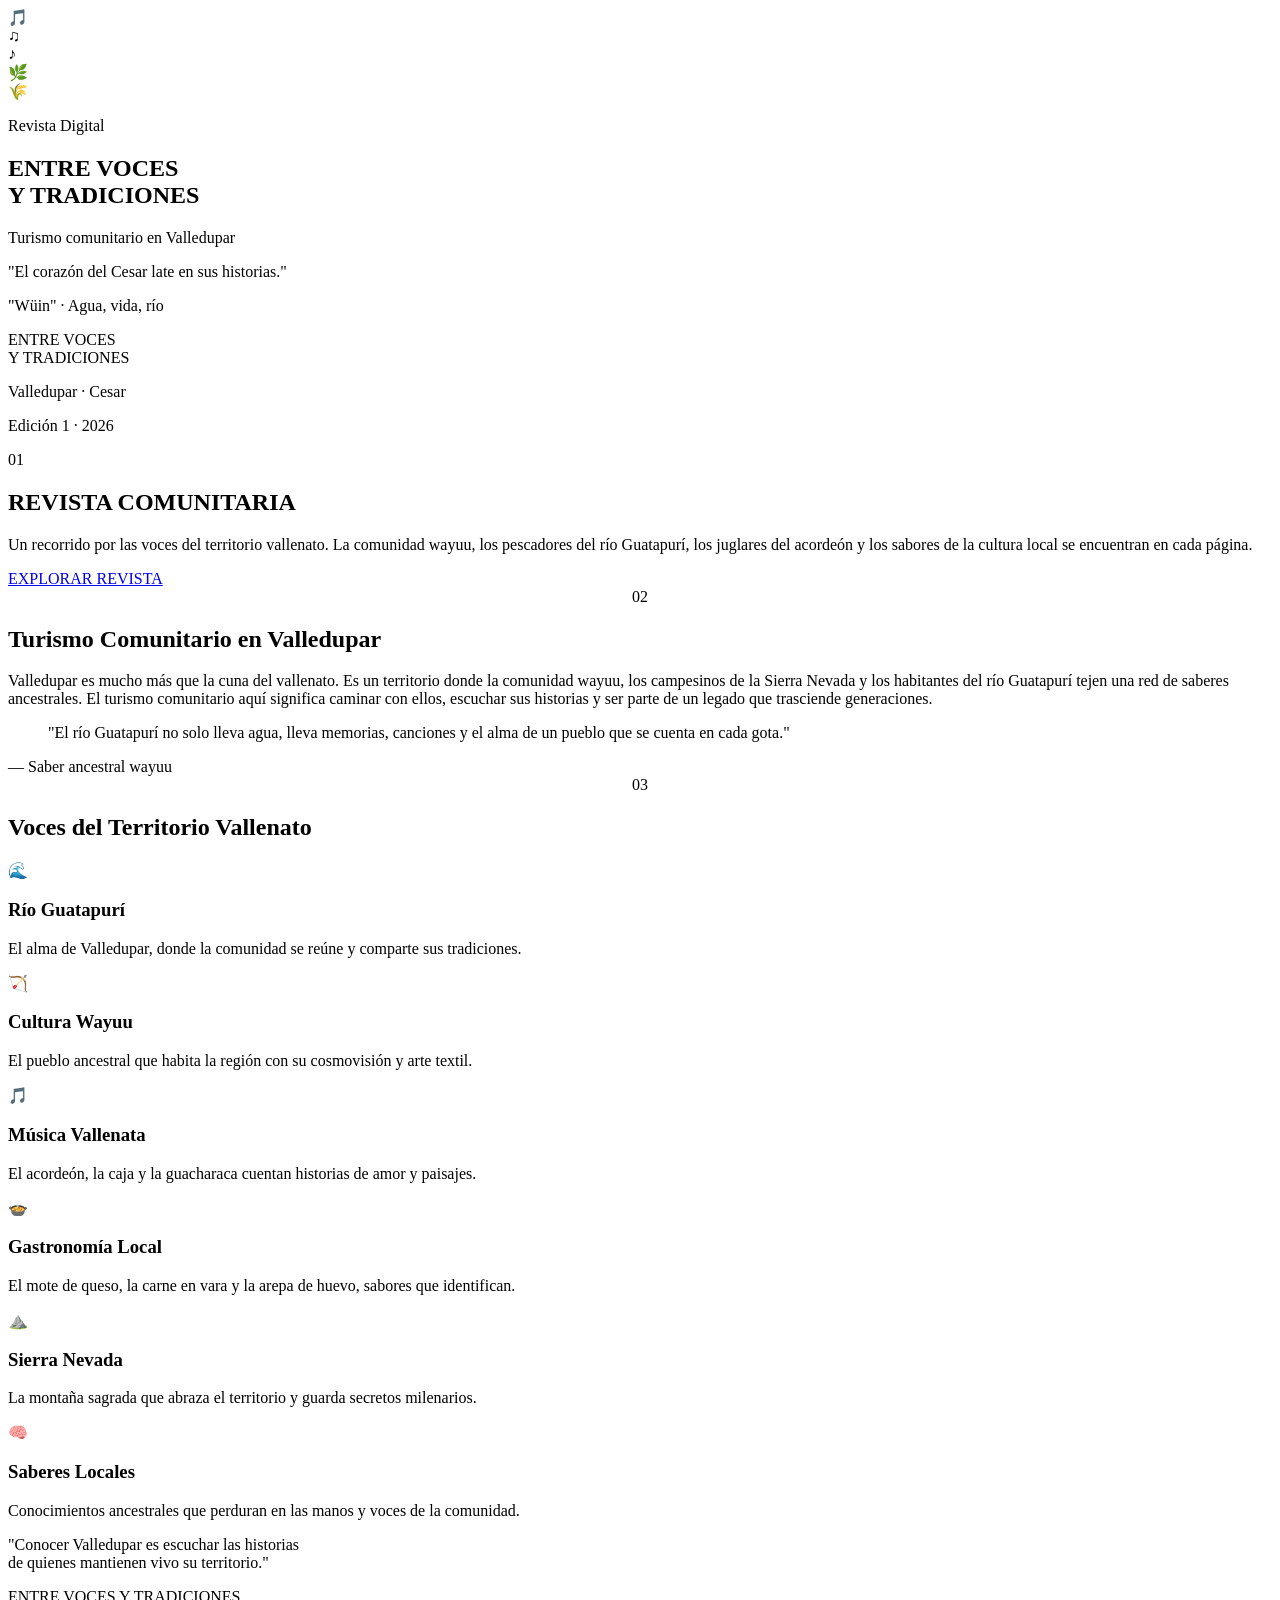
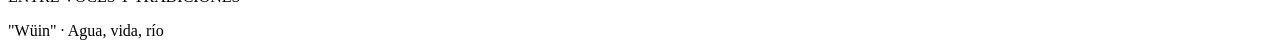
==== index.html @ 5bdff588 "Add files via upload" ====
<!DOCTYPE html>
<html lang="es">
<head>
    <meta charset="UTF-8">
    <meta name="viewport" content="width=device-width, initial-scale=1.0">
    <title>Entre Voces y Tradiciones · Valledupar</title>
    <link rel="stylesheet" href="css/style.css">
    <!-- Fuente elegante de Google -->
    <link href="https://fonts.googleapis.com/css2?family=Playfair+Display:ital,wght@0,400;0,700;1,400&family=Cormorant+Garamond:ital,wght@0,400;0,600;1,400&display=swap" rel="stylesheet">
</head>
<body>

    <!-- ==========================================
    BOTÓN DE MÚSICA (opcional)
    ========================================== -->
    <div class="boton-musica" id="botonMusica">
        <span>🎵</span>
    </div>

    <!-- ==========================================
    SECCIÓN 1: PORTADA / HERO
    ========================================== -->
    <section id="portada">
        <!-- Elementos flotantes -->
        <div class="flotante nota-1">♫</div>
        <div class="flotante nota-2">♪</div>
        <div class="flotante hoja-1">🌿</div>
        <div class="flotante hoja-2">🌾</div>
        
        <div class="contenido-portada">
            <p class="subtitulo-pequeno">Revista Digital</p>
            <h1>ENTRE VOCES<br>Y TRADICIONES</h1>
            <p class="subtitulo">Turismo comunitario en Valledupar</p>
            <p class="frase">"El corazón del Cesar late en sus historias."</p>
            
            <!-- Palabra en wayuunaiki -->
            <p class="palabra-wayuu">"Wüin" · Agua, vida, río</p>
        </div>
        
        <!-- Overlay de luz cálida -->
        <div class="luz-cálida"></div>
    </section>

    <!-- ==========================================
    SECCIÓN 2: REVISTA COMUNITARIA
    ========================================== -->
    <section id="revista-comunitaria">
        <div class="contenedor">
            <div class="revista-izquierda">
                <div class="portada-revista">
                    <div class="portada-contenido">
                        <p class="revista-titulo">ENTRE VOCES<br>Y TRADICIONES</p>
                        <p class="revista-subtitulo">Valledupar · Cesar</p>
                        <p class="revista-edicion">Edición 1 · 2026</p>
                    </div>
                </div>
            </div>
            <div class="revista-derecha">
                <span class="seccion-numero">01</span>
                <div class="linea-dorada-izquierda"></div>
                <h2>REVISTA COMUNITARIA</h2>
                <p class="descripcion">
                    Un recorrido por las voces del territorio vallenato. 
                    La comunidad wayuu, los pescadores del río Guatapurí, 
                    los juglares del acordeón y los sabores de la cultura 
                    local se encuentran en cada página.
                </p>
                <a href="revista/revista.pdf" class="boton-explorar">EXPLORAR REVISTA</a>
            </div>
        </div>
    </section>

    <!-- ==========================================
    SECCIÓN 3: TURISMO COMUNITARIO EN VALLEDUPAR
    ========================================== -->
    <section id="turismo-comunitario" class="textura-papel">
        <div class="contenedor">
            <span class="seccion-numero" style="text-align: center; display: block;">02</span>
            <div class="linea-dorada"></div>
            <h2>Turismo Comunitario en Valledupar</h2>
            <div class="contenido-turismo">
                <p>
                    Valledupar es mucho más que la cuna del vallenato. 
                    Es un territorio donde la comunidad wayuu, los campesinos 
                    de la Sierra Nevada y los habitantes del río Guatapurí 
                    tejen una red de saberes ancestrales. El turismo comunitario 
                    aquí significa caminar con ellos, escuchar sus historias 
                    y ser parte de un legado que trasciende generaciones.
                </p>
            </div>
            
            <!-- Cita destacada -->
            <div class="cita-destacada">
                <blockquote>
                    "El río Guatapurí no solo lleva agua, lleva memorias, canciones y el alma de un pueblo que se cuenta en cada gota."
                </blockquote>
                <span class="autor-cita">— Saber ancestral wayuu</span>
            </div>
        </div>
    </section>

    <!-- ==========================================
    SECCIÓN 4: VOCES DEL TERRITORIO VALLENATO
    ========================================== -->
    <section id="voces">
        <div class="contenedor">
            <span class="seccion-numero" style="text-align: center; display: block;">03</span>
            <div class="linea-dorada"></div>
            <h2>Voces del Territorio Vallenato</h2>
            <div class="grid-voces">
                <div class="tarjeta">
                    <div class="icono-tarjeta">🌊</div>
                    <h3>Río Guatapurí</h3>
                    <p>El alma de Valledupar, donde la comunidad se reúne y comparte sus tradiciones.</p>
                </div>
                <div class="tarjeta">
                    <div class="icono-tarjeta">🏹</div>
                    <h3>Cultura Wayuu</h3>
                    <p>El pueblo ancestral que habita la región con su cosmovisión y arte textil.</p>
                </div>
                <div class="tarjeta">
                    <div class="icono-tarjeta">🎵</div>
                    <h3>Música Vallenata</h3>
                    <p>El acordeón, la caja y la guacharaca cuentan historias de amor y paisajes.</p>
                </div>
                <div class="tarjeta">
                    <div class="icono-tarjeta">🍲</div>
                    <h3>Gastronomía Local</h3>
                    <p>El mote de queso, la carne en vara y la arepa de huevo, sabores que identifican.</p>
                </div>
                <div class="tarjeta">
                    <div class="icono-tarjeta">⛰️</div>
                    <h3>Sierra Nevada</h3>
                    <p>La montaña sagrada que abraza el territorio y guarda secretos milenarios.</p>
                </div>
                <div class="tarjeta">
                    <div class="icono-tarjeta">🧠</div>
                    <h3>Saberes Locales</h3>
                    <p>Conocimientos ancestrales que perduran en las manos y voces de la comunidad.</p>
                </div>
            </div>
        </div>
    </section>

    <!-- ==========================================
    SECCIÓN 5: CIERRE
    ========================================== -->
    <footer>
        <div class="contenedor">
            <p class="frase-final">
                "Conocer Valledupar es escuchar las historias<br>
                de quienes mantienen vivo su territorio."
            </p>
            <p class="nombre-final">ENTRE VOCES Y TRADICIONES</p>
            <p class="wayuu-footer">"Wüin" · Agua, vida, río</p>
        </div>
    </footer>

    <script src="js/script.js"></script>
</body>
</html>
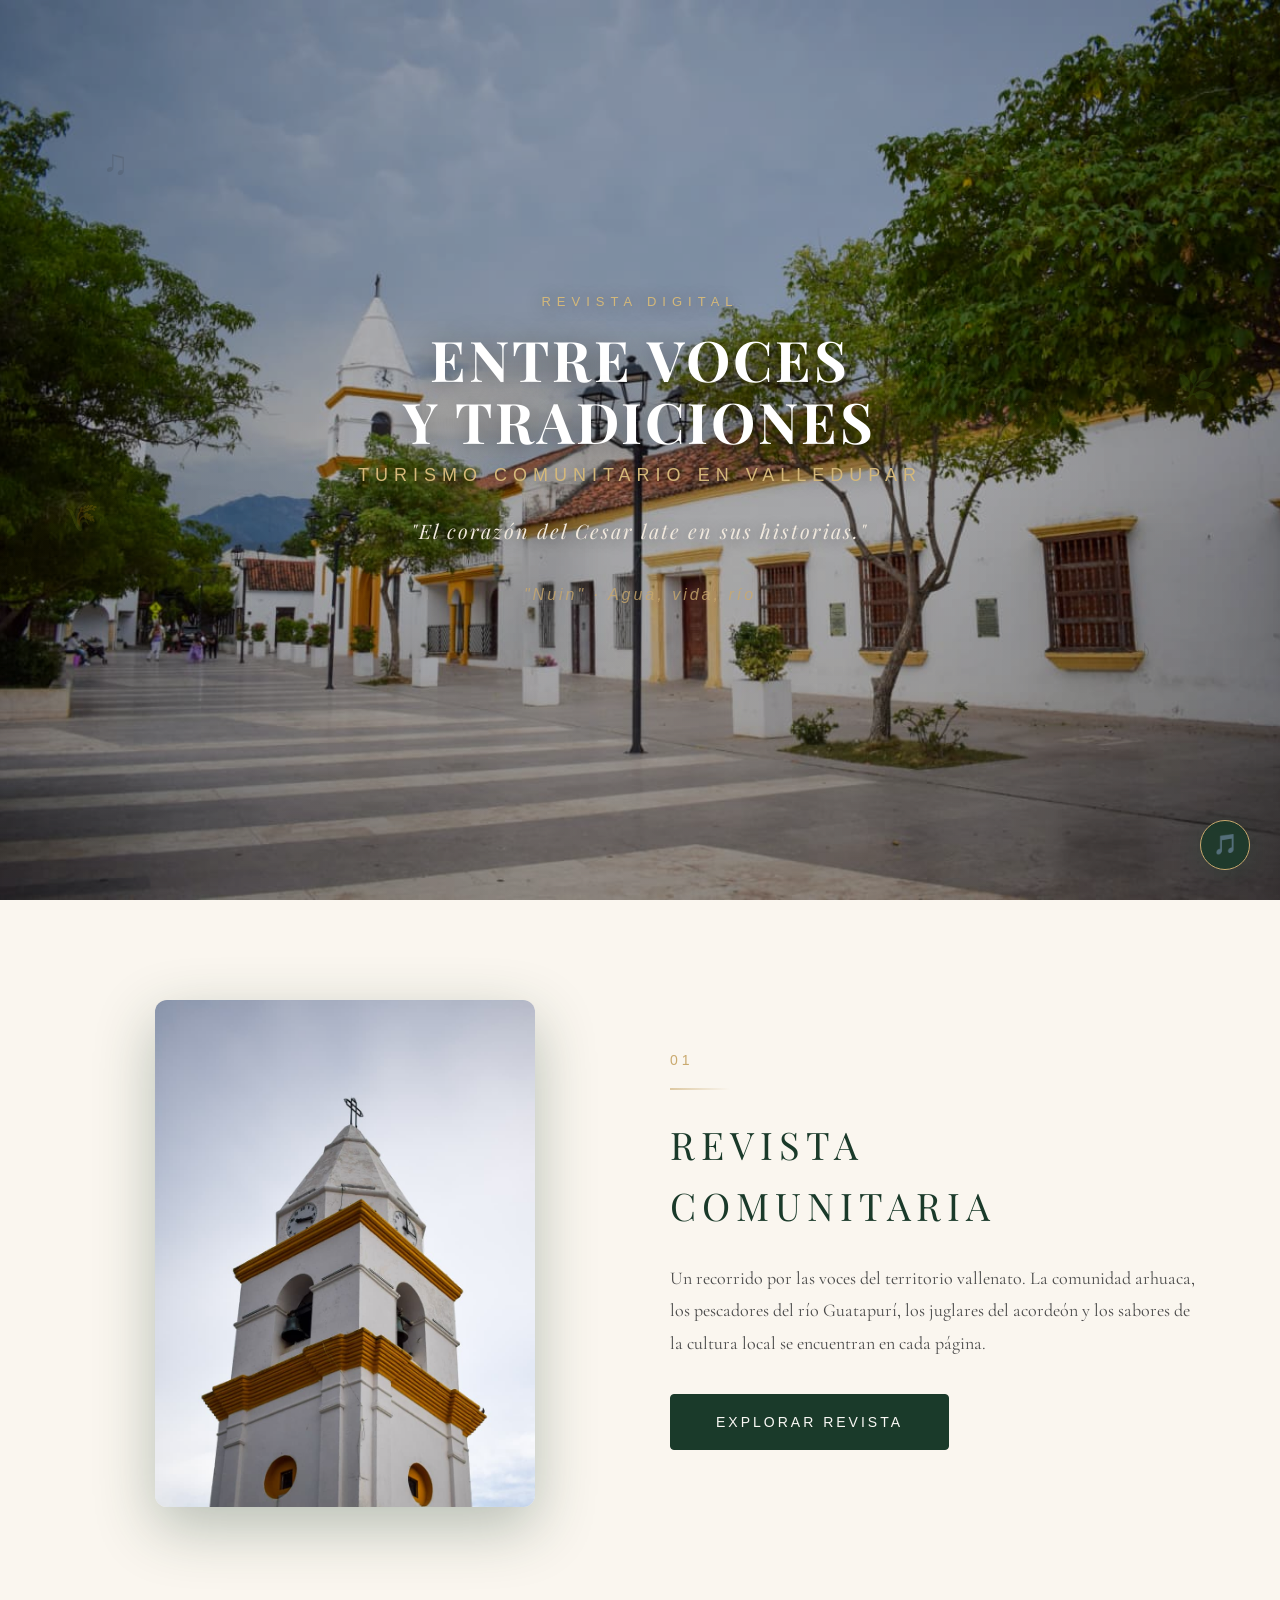
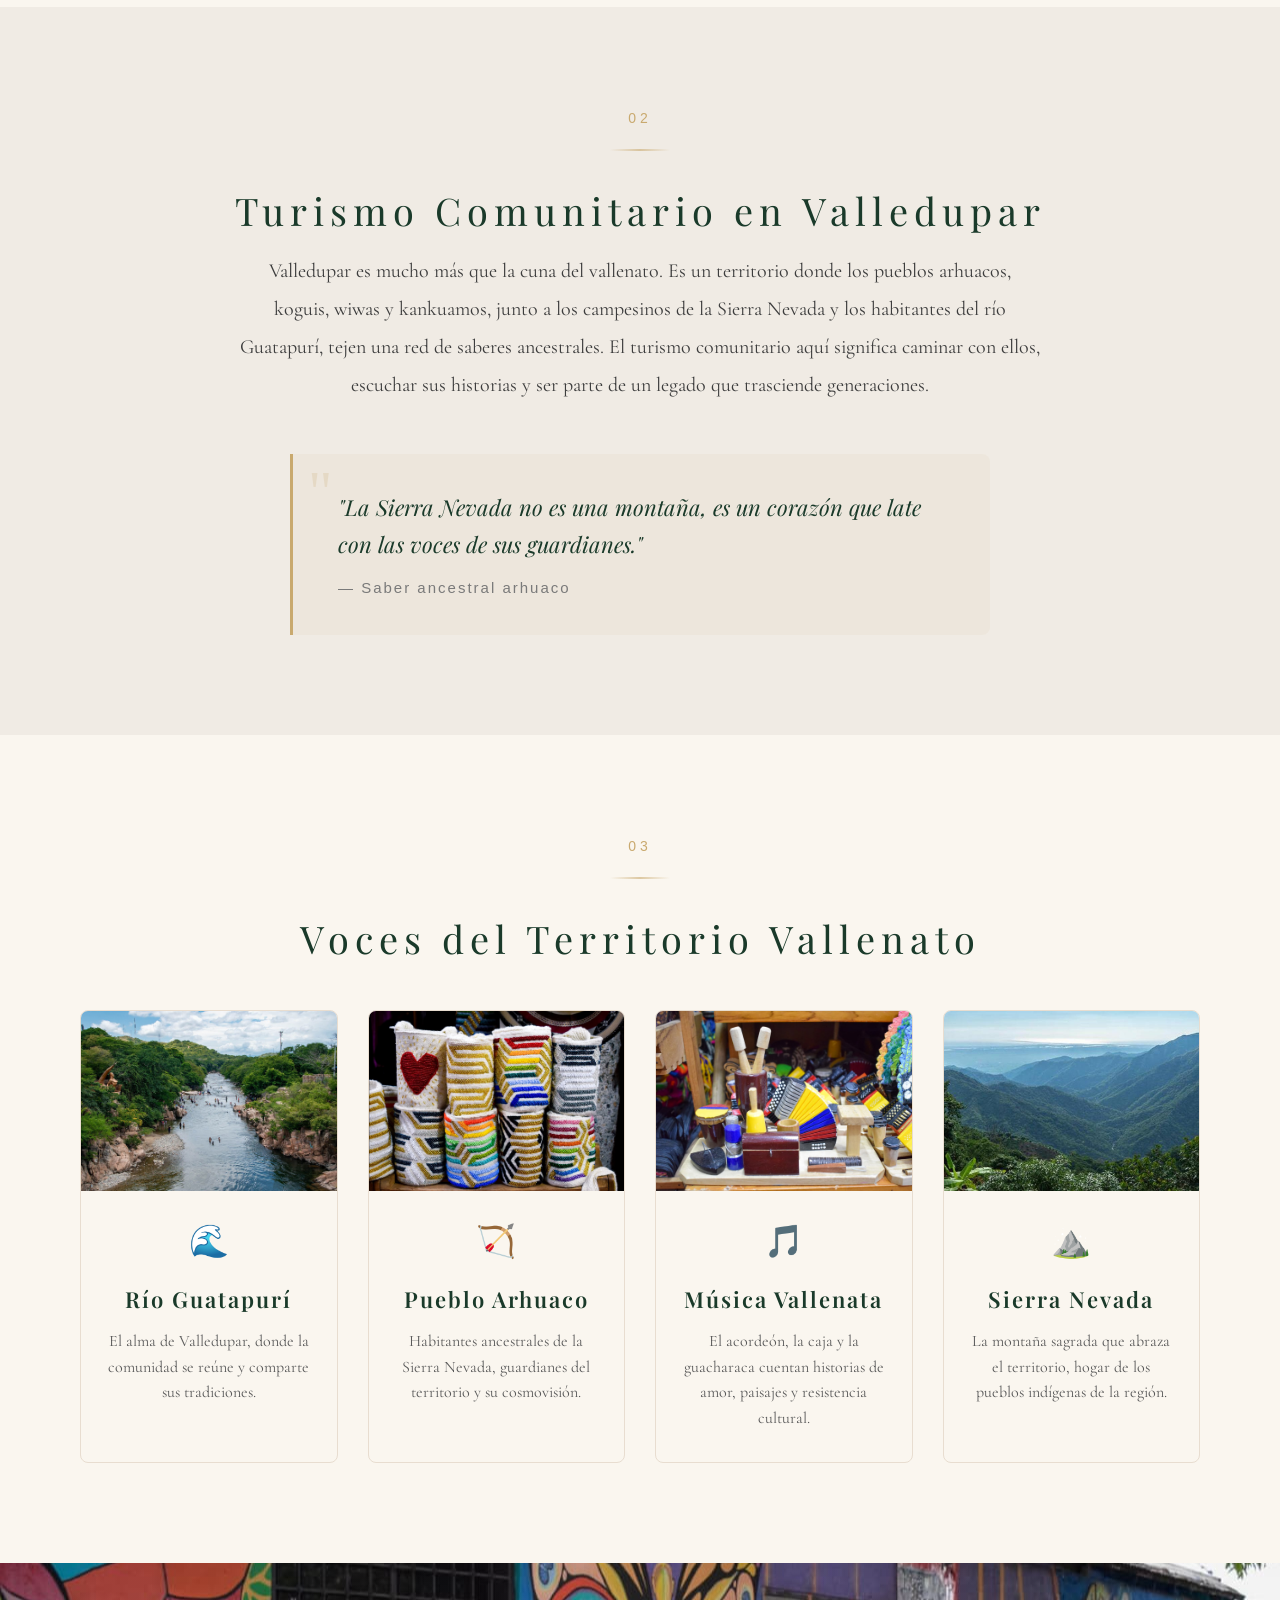
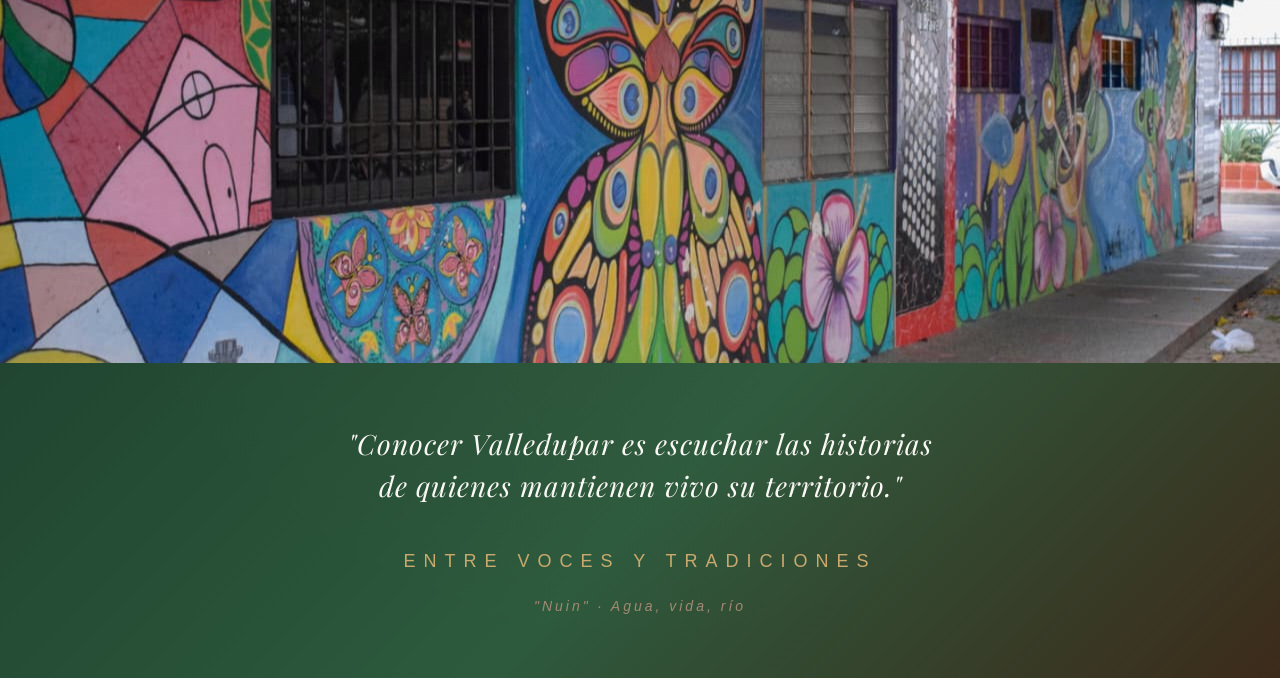
==== commit ccdb0dc5: "Add files via upload" ====
--- a/index.html
+++ b/index.html
@@ -5,54 +5,37 @@
     <meta name="viewport" content="width=device-width, initial-scale=1.0">
     <title>Entre Voces y Tradiciones · Valledupar</title>
     <link rel="stylesheet" href="css/style.css">
-    <!-- Fuente elegante de Google -->
     <link href="https://fonts.googleapis.com/css2?family=Playfair+Display:ital,wght@0,400;0,700;1,400&family=Cormorant+Garamond:ital,wght@0,400;0,600;1,400&display=swap" rel="stylesheet">
 </head>
 <body>
 
-    <!-- ==========================================
-    BOTÓN DE MÚSICA (opcional)
-    ========================================== -->
+    <!-- BOTÓN DE MÚSICA -->
     <div class="boton-musica" id="botonMusica">
         <span>🎵</span>
     </div>
 
-    <!-- ==========================================
-    SECCIÓN 1: PORTADA / HERO
-    ========================================== -->
+    <!-- PORTADA -->
     <section id="portada">
-        <!-- Elementos flotantes -->
         <div class="flotante nota-1">♫</div>
         <div class="flotante nota-2">♪</div>
         <div class="flotante hoja-1">🌿</div>
         <div class="flotante hoja-2">🌾</div>
-        
         <div class="contenido-portada">
             <p class="subtitulo-pequeno">Revista Digital</p>
             <h1>ENTRE VOCES<br>Y TRADICIONES</h1>
             <p class="subtitulo">Turismo comunitario en Valledupar</p>
             <p class="frase">"El corazón del Cesar late en sus historias."</p>
-            
-            <!-- Palabra en wayuunaiki -->
-            <p class="palabra-wayuu">"Wüin" · Agua, vida, río</p>
+            <p class="palabra-wayuu">"Nuin" · Agua, vida, río</p>
         </div>
-        
-        <!-- Overlay de luz cálida -->
         <div class="luz-cálida"></div>
     </section>
 
-    <!-- ==========================================
-    SECCIÓN 2: REVISTA COMUNITARIA
-    ========================================== -->
+    <!-- REVISTA COMUNITARIA -->
     <section id="revista-comunitaria">
         <div class="contenedor">
             <div class="revista-izquierda">
                 <div class="portada-revista">
-                    <div class="portada-contenido">
-                        <p class="revista-titulo">ENTRE VOCES<br>Y TRADICIONES</p>
-                        <p class="revista-subtitulo">Valledupar · Cesar</p>
-                        <p class="revista-edicion">Edición 1 · 2026</p>
-                    </div>
+                    <img src="img/revista-imagen.jpeg" alt="Portada Revista" class="imagen-portada-revista">
                 </div>
             </div>
             <div class="revista-derecha">
@@ -61,18 +44,17 @@
                 <h2>REVISTA COMUNITARIA</h2>
                 <p class="descripcion">
                     Un recorrido por las voces del territorio vallenato. 
-                    La comunidad wayuu, los pescadores del río Guatapurí, 
+                    La comunidad arhuaca, los pescadores del río Guatapurí, 
                     los juglares del acordeón y los sabores de la cultura 
                     local se encuentran en cada página.
                 </p>
-                <a href="revista/revista.pdf" class="boton-explorar">EXPLORAR REVISTA</a>
+                <!-- 🔥 ENLACE CORREGIDO con index.html -->
+                <a href="revista/index.html" class="boton-explorar">EXPLORAR REVISTA</a>
             </div>
         </div>
     </section>
 
-    <!-- ==========================================
-    SECCIÓN 3: TURISMO COMUNITARIO EN VALLEDUPAR
-    ========================================== -->
+    <!-- TURISMO COMUNITARIO -->
     <section id="turismo-comunitario" class="textura-papel">
         <div class="contenedor">
             <span class="seccion-numero" style="text-align: center; display: block;">02</span>
@@ -81,27 +63,23 @@
             <div class="contenido-turismo">
                 <p>
                     Valledupar es mucho más que la cuna del vallenato. 
-                    Es un territorio donde la comunidad wayuu, los campesinos 
-                    de la Sierra Nevada y los habitantes del río Guatapurí 
+                    Es un territorio donde los pueblos arhuacos, koguis, wiwas y kankuamos, 
+                    junto a los campesinos de la Sierra Nevada y los habitantes del río Guatapurí, 
                     tejen una red de saberes ancestrales. El turismo comunitario 
                     aquí significa caminar con ellos, escuchar sus historias 
                     y ser parte de un legado que trasciende generaciones.
                 </p>
             </div>
-            
-            <!-- Cita destacada -->
             <div class="cita-destacada">
                 <blockquote>
-                    "El río Guatapurí no solo lleva agua, lleva memorias, canciones y el alma de un pueblo que se cuenta en cada gota."
+                    "La Sierra Nevada no es una montaña, es un corazón que late con las voces de sus guardianes."
                 </blockquote>
-                <span class="autor-cita">— Saber ancestral wayuu</span>
+                <span class="autor-cita">— Saber ancestral arhuaco</span>
             </div>
         </div>
     </section>
 
-    <!-- ==========================================
-    SECCIÓN 4: VOCES DEL TERRITORIO VALLENATO
-    ========================================== -->
+    <!-- VOCES DEL TERRITORIO -->
     <section id="voces">
         <div class="contenedor">
             <span class="seccion-numero" style="text-align: center; display: block;">03</span>
@@ -109,50 +87,51 @@
             <h2>Voces del Territorio Vallenato</h2>
             <div class="grid-voces">
                 <div class="tarjeta">
-                    <div class="icono-tarjeta">🌊</div>
-                    <h3>Río Guatapurí</h3>
-                    <p>El alma de Valledupar, donde la comunidad se reúne y comparte sus tradiciones.</p>
+                    <div class="imagen-tarjeta" style="background-image: url('img/rio.jpeg');"></div>
+                    <div class="contenido-tarjeta">
+                        <div class="icono-tarjeta">🌊</div>
+                        <h3>Río Guatapurí</h3>
+                        <p>El alma de Valledupar, donde la comunidad se reúne y comparte sus tradiciones.</p>
+                    </div>
                 </div>
                 <div class="tarjeta">
-                    <div class="icono-tarjeta">🏹</div>
-                    <h3>Cultura Wayuu</h3>
-                    <p>El pueblo ancestral que habita la región con su cosmovisión y arte textil.</p>
+                    <div class="imagen-tarjeta" style="background-image: url('img/arhuaco.jpeg');"></div>
+                    <div class="contenido-tarjeta">
+                        <div class="icono-tarjeta">🏹</div>
+                        <h3>Pueblo Arhuaco</h3>
+                        <p>Habitantes ancestrales de la Sierra Nevada, guardianes del territorio y su cosmovisión.</p>
+                    </div>
                 </div>
                 <div class="tarjeta">
-                    <div class="icono-tarjeta">🎵</div>
-                    <h3>Música Vallenata</h3>
-                    <p>El acordeón, la caja y la guacharaca cuentan historias de amor y paisajes.</p>
+                    <div class="imagen-tarjeta" style="background-image: url('img/musica.jpeg');"></div>
+                    <div class="contenido-tarjeta">
+                        <div class="icono-tarjeta">🎵</div>
+                        <h3>Música Vallenata</h3>
+                        <p>El acordeón, la caja y la guacharaca cuentan historias de amor, paisajes y resistencia cultural.</p>
+                    </div>
                 </div>
                 <div class="tarjeta">
-                    <div class="icono-tarjeta">🍲</div>
-                    <h3>Gastronomía Local</h3>
-                    <p>El mote de queso, la carne en vara y la arepa de huevo, sabores que identifican.</p>
-                </div>
-                <div class="tarjeta">
-                    <div class="icono-tarjeta">⛰️</div>
-                    <h3>Sierra Nevada</h3>
-                    <p>La montaña sagrada que abraza el territorio y guarda secretos milenarios.</p>
-                </div>
-                <div class="tarjeta">
-                    <div class="icono-tarjeta">🧠</div>
-                    <h3>Saberes Locales</h3>
-                    <p>Conocimientos ancestrales que perduran en las manos y voces de la comunidad.</p>
+                    <div class="imagen-tarjeta" style="background-image: url('img/sierra.jpeg');"></div>
+                    <div class="contenido-tarjeta">
+                        <div class="icono-tarjeta">⛰️</div>
+                        <h3>Sierra Nevada</h3>
+                        <p>La montaña sagrada que abraza el territorio, hogar de los pueblos indígenas de la región.</p>
+                    </div>
                 </div>
             </div>
         </div>
     </section>
 
-    <!-- ==========================================
-    SECCIÓN 5: CIERRE
-    ========================================== -->
+    <!-- FOOTER -->
     <footer>
+        <div class="imagen-footer-full"></div>
         <div class="contenedor">
             <p class="frase-final">
                 "Conocer Valledupar es escuchar las historias<br>
                 de quienes mantienen vivo su territorio."
             </p>
             <p class="nombre-final">ENTRE VOCES Y TRADICIONES</p>
-            <p class="wayuu-footer">"Wüin" · Agua, vida, río</p>
+            <p class="wayuu-footer">"Nuin" · Agua, vida, río</p>
         </div>
     </footer>
 
--- a/css/style.css
+++ b/css/style.css
@@ -0,0 +1,697 @@
+/* ============================================
+   ESTILOS PRINCIPALES - ENTRE VOCES Y TRADICIONES
+   VALLEDUPAR - EXPERIENCIA SENSORIAL
+   ============================================ */
+
+/* ---------- RESET Y CONFIGURACIÓN ---------- */
+* {
+    margin: 0;
+    padding: 0;
+    box-sizing: border-box;
+}
+
+html {
+    scroll-behavior: smooth;
+}
+
+body {
+    font-family: 'Cormorant Garamond', 'Georgia', 'Times New Roman', serif;
+    background-color: #faf6ef;
+    color: #2c2c2c;
+    line-height: 1.6;
+    opacity: 0;
+    transition: opacity 0.8s ease;
+}
+
+body.cargado {
+    opacity: 1;
+}
+
+.contenedor {
+    max-width: 1200px;
+    margin: 0 auto;
+    padding: 0 40px;
+}
+
+/* ==========================================
+   BOTÓN DE MÚSICA
+   ========================================== */
+.boton-musica {
+    position: fixed;
+    bottom: 30px;
+    right: 30px;
+    width: 50px;
+    height: 50px;
+    border-radius: 50%;
+    background: rgba(26, 58, 42, 0.85);
+    color: #faf8f5;
+    border: 1px solid #c9a96e;
+    display: flex;
+    align-items: center;
+    justify-content: center;
+    cursor: pointer;
+    z-index: 1000;
+    font-size: 20px;
+    transition: all 0.4s ease;
+    box-shadow: 0 4px 20px rgba(26, 58, 42, 0.3);
+    backdrop-filter: blur(4px);
+}
+
+.boton-musica:hover {
+    transform: scale(1.1);
+    background: rgba(26, 58, 42, 1);
+    border-color: #d4b87a;
+    box-shadow: 0 8px 30px rgba(26, 58, 42, 0.5);
+}
+
+.boton-musica.activo {
+    background: rgba(201, 169, 110, 0.85);
+    border-color: #d4b87a;
+}
+
+/* ==========================================
+   ELEMENTOS FLOTANTES
+   ========================================== */
+.flotante {
+    position: absolute;
+    z-index: 1;
+    font-size: 28px;
+    opacity: 0.15;
+    animation: flotar 12s ease-in-out infinite;
+    pointer-events: none;
+}
+
+.nota-1 {
+    top: 15%;
+    left: 8%;
+    animation-delay: 0s;
+    font-size: 35px;
+}
+
+.nota-2 {
+    bottom: 25%;
+    right: 10%;
+    animation-delay: 4s;
+    font-size: 30px;
+}
+
+.hoja-1 {
+    top: 40%;
+    right: 5%;
+    animation-delay: 2s;
+    font-size: 32px;
+}
+
+.hoja-2 {
+    bottom: 40%;
+    left: 5%;
+    animation-delay: 6s;
+    font-size: 28px;
+}
+
+@keyframes flotar {
+    0%, 100% {
+        transform: translateY(0) rotate(0deg) scale(1);
+        opacity: 0.15;
+    }
+    25% {
+        transform: translateY(-20px) rotate(5deg) scale(1.1);
+        opacity: 0.2;
+    }
+    75% {
+        transform: translateY(20px) rotate(-5deg) scale(0.9);
+        opacity: 0.1;
+    }
+}
+
+/* ==========================================
+   LUZ CÁLIDA - EFECTO ATARDECER
+   ========================================== */
+.luz-cálida {
+    position: absolute;
+    bottom: -10%;
+    left: -20%;
+    width: 140%;
+    height: 80%;
+    background: radial-gradient(ellipse at center bottom, 
+        rgba(201, 169, 110, 0.15) 0%, 
+        rgba(201, 169, 110, 0.03) 40%, 
+        transparent 70%);
+    z-index: 1;
+    pointer-events: none;
+    animation: brillo 6s ease-in-out infinite alternate;
+}
+
+@keyframes brillo {
+    0% {
+        opacity: 0.5;
+        transform: scale(1);
+    }
+    100% {
+        opacity: 0.8;
+        transform: scale(1.05);
+    }
+}
+
+/* ==========================================
+   NÚMEROS DE SECCIÓN (ESTILO REVISTA)
+   ========================================== */
+.seccion-numero {
+    font-size: 14px;
+    letter-spacing: 4px;
+    color: #c9a96e;
+    font-family: 'Arial', sans-serif;
+    text-transform: uppercase;
+    margin-bottom: 8px;
+}
+
+/* ==========================================
+   LÍNEAS DECORATIVAS DORADAS
+   ========================================== */
+.linea-dorada {
+    width: 60px;
+    height: 2px;
+    background: linear-gradient(90deg, transparent, #c9a96e, transparent);
+    margin: 20px auto 30px;
+    opacity: 0.6;
+}
+
+.linea-dorada-izquierda {
+    width: 60px;
+    height: 2px;
+    background: linear-gradient(90deg, #c9a96e, transparent);
+    margin: 15px 0 25px;
+    opacity: 0.6;
+}
+
+/* ==========================================
+   TEXTURA DE FONDO SUTIL
+   ========================================== */
+.textura-papel {
+    background-image: 
+        radial-gradient(ellipse at 20% 50%, rgba(201, 169, 110, 0.04) 0%, transparent 70%),
+        radial-gradient(ellipse at 80% 50%, rgba(201, 169, 110, 0.04) 0%, transparent 70%),
+        repeating-linear-gradient(45deg, rgba(201, 169, 110, 0.01) 0px, rgba(201, 169, 110, 0.01) 2px, transparent 2px, transparent 8px);
+}
+
+/* ==========================================
+   PALABRA ARHUACA
+   ========================================== */
+.palabra-wayuu {
+    font-size: 16px;
+    color: #c9a96e;
+    margin-top: 35px;
+    font-style: italic;
+    letter-spacing: 3px;
+    font-family: 'Arial', sans-serif;
+    opacity: 0.8;
+}
+
+.wayuu-footer {
+    font-size: 14px;
+    color: #a08a72;
+    margin-top: 20px;
+    letter-spacing: 3px;
+    font-style: italic;
+    font-family: 'Arial', sans-serif;
+}
+
+/* ==========================================
+   CITA DESTACADA
+   ========================================== */
+.cita-destacada {
+    max-width: 700px;
+    margin: 50px auto 0;
+    padding: 35px 45px;
+    border-left: 3px solid #c9a96e;
+    background: rgba(201, 169, 110, 0.07);
+    border-radius: 0 8px 8px 0;
+    position: relative;
+}
+
+.cita-destacada::before {
+    content: '"';
+    position: absolute;
+    top: -10px;
+    left: 15px;
+    font-size: 60px;
+    color: #c9a96e;
+    opacity: 0.2;
+    font-family: 'Georgia', serif;
+}
+
+.cita-destacada blockquote {
+    font-size: 22px;
+    font-style: italic;
+    color: #1a3a2a;
+    line-height: 1.7;
+    font-family: 'Playfair Display', 'Georgia', serif;
+}
+
+.cita-destacada .autor-cita {
+    display: block;
+    margin-top: 12px;
+    font-size: 15px;
+    font-style: normal;
+    color: #7a7a7a;
+    font-family: 'Arial', sans-serif;
+    letter-spacing: 2px;
+}
+
+/* ---------- SECCIÓN 1: PORTADA ---------- */
+#portada {
+    height: 100vh;
+    display: flex;
+    align-items: center;
+    justify-content: center;
+    text-align: center;
+    position: relative;
+    overflow: hidden;
+    perspective: 1px;
+    background: linear-gradient(135deg, rgba(26, 58, 42, 0.4) 0%, rgba(45, 90, 61, 0.25) 50%, rgba(61, 107, 79, 0.15) 100%);
+}
+
+#portada::before {
+    content: '';
+    position: absolute;
+    top: 0;
+    left: 0;
+    width: 100%;
+    height: 100%;
+    background: url('../img/portada.jpeg') center center / cover no-repeat;
+    opacity: 1;
+    filter: brightness(0.7) saturate(1.1);
+    animation: zoomIn 20s ease-in-out infinite alternate;
+    z-index: 0;
+}
+
+@keyframes zoomIn {
+    0% {
+        transform: scale(1);
+    }
+    100% {
+        transform: scale(1.05);
+    }
+}
+
+.contenido-portada {
+    position: relative;
+    z-index: 3;
+    padding: 20px;
+    max-width: 90%;
+}
+
+.subtitulo-pequeno {
+    font-size: 13px;
+    letter-spacing: 6px;
+    text-transform: uppercase;
+    color: #d4b87a;
+    margin-bottom: 15px;
+    font-family: 'Arial', sans-serif;
+    text-shadow: 0 2px 15px rgba(0,0,0,0.5);
+}
+
+#portada h1 {
+    font-size: 56px;
+    font-weight: 700;
+    color: #ffffff;
+    line-height: 1.1;
+    letter-spacing: 3px;
+    text-shadow: 0 4px 30px rgba(0,0,0,0.6);
+    font-family: 'Playfair Display', 'Georgia', serif;
+    margin-bottom: 10px;
+}
+
+.subtitulo {
+    font-size: 18px;
+    color: #d4b87a;
+    margin-top: 10px;
+    letter-spacing: 6px;
+    font-family: 'Arial', sans-serif;
+    text-transform: uppercase;
+    text-shadow: 0 2px 15px rgba(0,0,0,0.4);
+}
+
+.frase {
+    font-size: 20px;
+    color: #f0e8dd;
+    margin-top: 25px;
+    font-style: italic;
+    letter-spacing: 2px;
+    font-family: 'Playfair Display', 'Georgia', serif;
+    text-shadow: 0 2px 15px rgba(0,0,0,0.4);
+}
+
+/* ---------- SECCIÓN 2: REVISTA COMUNITARIA ---------- */
+#revista-comunitaria {
+    padding: 100px 0;
+    background: #faf6ef;
+}
+
+#revista-comunitaria .contenedor {
+    display: flex;
+    align-items: center;
+    gap: 60px;
+}
+
+.revista-izquierda {
+    flex: 1;
+}
+
+.portada-revista {
+    width: 100%;
+    max-width: 380px;
+    aspect-ratio: 3/4;
+    border-radius: 12px;
+    overflow: hidden;
+    box-shadow: 0 20px 60px rgba(26, 58, 42, 0.3);
+    margin: 0 auto;
+    transition: transform 0.5s ease, box-shadow 0.5s ease;
+    position: relative;
+}
+
+.portada-revista:hover {
+    transform: translateY(-8px);
+    box-shadow: 0 30px 80px rgba(26, 58, 42, 0.4);
+}
+
+.imagen-portada-revista {
+    width: 100%;
+    height: 100%;
+    object-fit: cover;
+    display: block;
+}
+
+.revista-derecha {
+    flex: 1;
+}
+
+.revista-derecha h2 {
+    font-size: 38px;
+    font-weight: 300;
+    letter-spacing: 6px;
+    color: #1a3a2a;
+    margin-bottom: 25px;
+    font-family: 'Playfair Display', 'Georgia', serif;
+}
+
+.descripcion {
+    font-size: 18px;
+    color: #4a4a4a;
+    line-height: 1.8;
+    margin-bottom: 35px;
+    font-family: 'Cormorant Garamond', 'Georgia', serif;
+}
+
+.boton-explorar {
+    display: inline-block;
+    padding: 16px 45px;
+    background: #1a3a2a;
+    color: #faf8f5;
+    text-decoration: none;
+    letter-spacing: 3px;
+    font-size: 14px;
+    font-family: 'Arial', sans-serif;
+    text-transform: uppercase;
+    border-radius: 4px;
+    transition: all 0.4s ease;
+    border: 1px solid #1a3a2a;
+    position: relative;
+    overflow: hidden;
+}
+
+.boton-explorar::before {
+    content: '';
+    position: absolute;
+    top: 0;
+    left: -100%;
+    width: 100%;
+    height: 100%;
+    background: linear-gradient(90deg, transparent, rgba(201, 169, 110, 0.1), transparent);
+    transition: left 0.6s ease;
+}
+
+.boton-explorar:hover::before {
+    left: 100%;
+}
+
+.boton-explorar:hover {
+    background: transparent;
+    color: #1a3a2a;
+    transform: scale(1.03);
+    box-shadow: 0 8px 30px rgba(26, 58, 42, 0.2);
+}
+
+/* ---------- SECCIÓN 3: TURISMO COMUNITARIO ---------- */
+#turismo-comunitario {
+    padding: 100px 0;
+    background: #f0ebe4;
+}
+
+#turismo-comunitario h2 {
+    font-size: 38px;
+    font-weight: 300;
+    letter-spacing: 6px;
+    color: #1a3a2a;
+    text-align: center;
+    margin-bottom: 10px;
+    font-family: 'Playfair Display', 'Georgia', serif;
+}
+
+.contenido-turismo {
+    max-width: 800px;
+    margin: 0 auto;
+    text-align: center;
+}
+
+.contenido-turismo p {
+    font-size: 20px;
+    color: #3d3d3d;
+    line-height: 1.9;
+    font-family: 'Cormorant Garamond', 'Georgia', serif;
+}
+
+/* ---------- SECCIÓN 4: VOCES DEL TERRITORIO ---------- */
+#voces {
+    padding: 100px 0;
+    background: #faf6ef;
+}
+
+#voces h2 {
+    font-size: 38px;
+    font-weight: 300;
+    letter-spacing: 6px;
+    color: #1a3a2a;
+    text-align: center;
+    margin-bottom: 10px;
+    font-family: 'Playfair Display', 'Georgia', serif;
+}
+
+.grid-voces {
+    display: grid;
+    grid-template-columns: repeat(4, 1fr);
+    gap: 30px;
+    margin-top: 40px;
+}
+
+/* ---------- TARJETAS ---------- */
+.tarjeta {
+    background: #faf6ef;
+    border-radius: 8px;
+    overflow: hidden;
+    border: 1px solid #e8ddd0;
+    transition: all 0.5s ease;
+    cursor: default;
+    position: relative;
+}
+
+.imagen-tarjeta {
+    width: 100%;
+    height: 180px;
+    background-size: cover;
+    background-position: center;
+    transition: transform 0.6s ease;
+}
+
+.tarjeta:hover .imagen-tarjeta {
+    transform: scale(1.05);
+}
+
+.contenido-tarjeta {
+    padding: 25px 25px 30px;
+    text-align: center;
+}
+
+.tarjeta::after {
+    content: '';
+    position: absolute;
+    bottom: -1px;
+    left: 50%;
+    transform: translateX(-50%);
+    width: 0;
+    height: 2px;
+    background: #c9a96e;
+    transition: width 0.5s ease;
+}
+
+.tarjeta:hover::after {
+    width: 40%;
+}
+
+.tarjeta:hover {
+    transform: translateY(-8px);
+    border-color: #c9a96e;
+    box-shadow: 0 15px 50px rgba(0,0,0,0.08);
+}
+
+.icono-tarjeta {
+    font-size: 32px;
+    margin-bottom: 15px;
+    display: block;
+}
+
+.tarjeta h3 {
+    font-size: 22px;
+    color: #1a3a2a;
+    letter-spacing: 2px;
+    margin-bottom: 12px;
+    font-weight: 600;
+    font-family: 'Playfair Display', 'Georgia', serif;
+}
+
+.tarjeta p {
+    font-size: 16px;
+    color: #5a5a5a;
+    font-family: 'Cormorant Garamond', 'Georgia', serif;
+    line-height: 1.6;
+}
+
+/* ---------- SECCIÓN 5: FOOTER (CON IMAGEN A TODO LO ANCHO) ---------- */
+footer {
+    background: linear-gradient(135deg, #1a3a2a 0%, #2d5a3d 60%, #3d2a1a 100%);
+    text-align: center;
+    position: relative;
+    overflow: hidden;
+    padding: 0;
+}
+
+/* Imagen a todo lo ancho */
+.imagen-footer-full {
+    width: 100%;
+    height: 400px;
+    background: url('../img/footer-imagen.jpeg') center center / cover no-repeat;
+    display: block;
+    transition: transform 0.5s ease;
+}
+
+.imagen-footer-full:hover {
+    transform: scale(1.02);
+}
+
+/* Contenedor del texto sobre fondo oscuro */
+footer .contenedor {
+    padding: 60px 40px 60px;
+    position: relative;
+    z-index: 1;
+}
+
+footer::before {
+    content: '';
+    position: absolute;
+    top: 0;
+    left: 0;
+    width: 100%;
+    height: 100%;
+    background: radial-gradient(ellipse at top center, rgba(201, 169, 110, 0.05) 0%, transparent 70%);
+    pointer-events: none;
+}
+
+.frase-final {
+    font-size: 28px;
+    color: #faf8f5;
+    font-style: italic;
+    line-height: 1.5;
+    margin-bottom: 40px;
+    letter-spacing: 1px;
+    font-family: 'Playfair Display', 'Georgia', serif;
+    position: relative;
+    z-index: 1;
+}
+
+.nombre-final {
+    font-size: 18px;
+    color: #c9a96e;
+    letter-spacing: 8px;
+    font-family: 'Arial', sans-serif;
+    text-transform: uppercase;
+    position: relative;
+    z-index: 1;
+}
+
+/* ---------- RESPONSIVE ---------- */
+@media (max-width: 992px) {
+    #portada h1 {
+        font-size: 40px;
+    }
+    
+    #revista-comunitaria .contenedor {
+        flex-direction: column;
+        text-align: center;
+    }
+    
+    .portada-revista {
+        max-width: 280px;
+    }
+    
+    .grid-voces {
+        grid-template-columns: repeat(2, 1fr);
+    }
+
+    .cita-destacada {
+        padding: 25px 30px;
+    }
+
+    .imagen-footer-full {
+        height: 300px;
+    }
+}
+
+@media (max-width: 600px) {
+    #portada h1 {
+        font-size: 28px;
+        letter-spacing: 1px;
+    }
+    
+    .subtitulo {
+        font-size: 14px;
+        letter-spacing: 4px;
+    }
+    
+    .frase {
+        font-size: 16px;
+    }
+    
+    .grid-voces {
+        grid-template-columns: 1fr;
+    }
+    
+    .frase-final {
+        font-size: 20px;
+    }
+
+    .cita-destacada blockquote {
+        font-size: 18px;
+    }
+
+    .flotante {
+        display: none;
+    }
+
+    .imagen-footer-full {
+        height: 200px;
+    }
+
+    footer .contenedor {
+        padding: 40px 20px 40px;
+    }
+}
